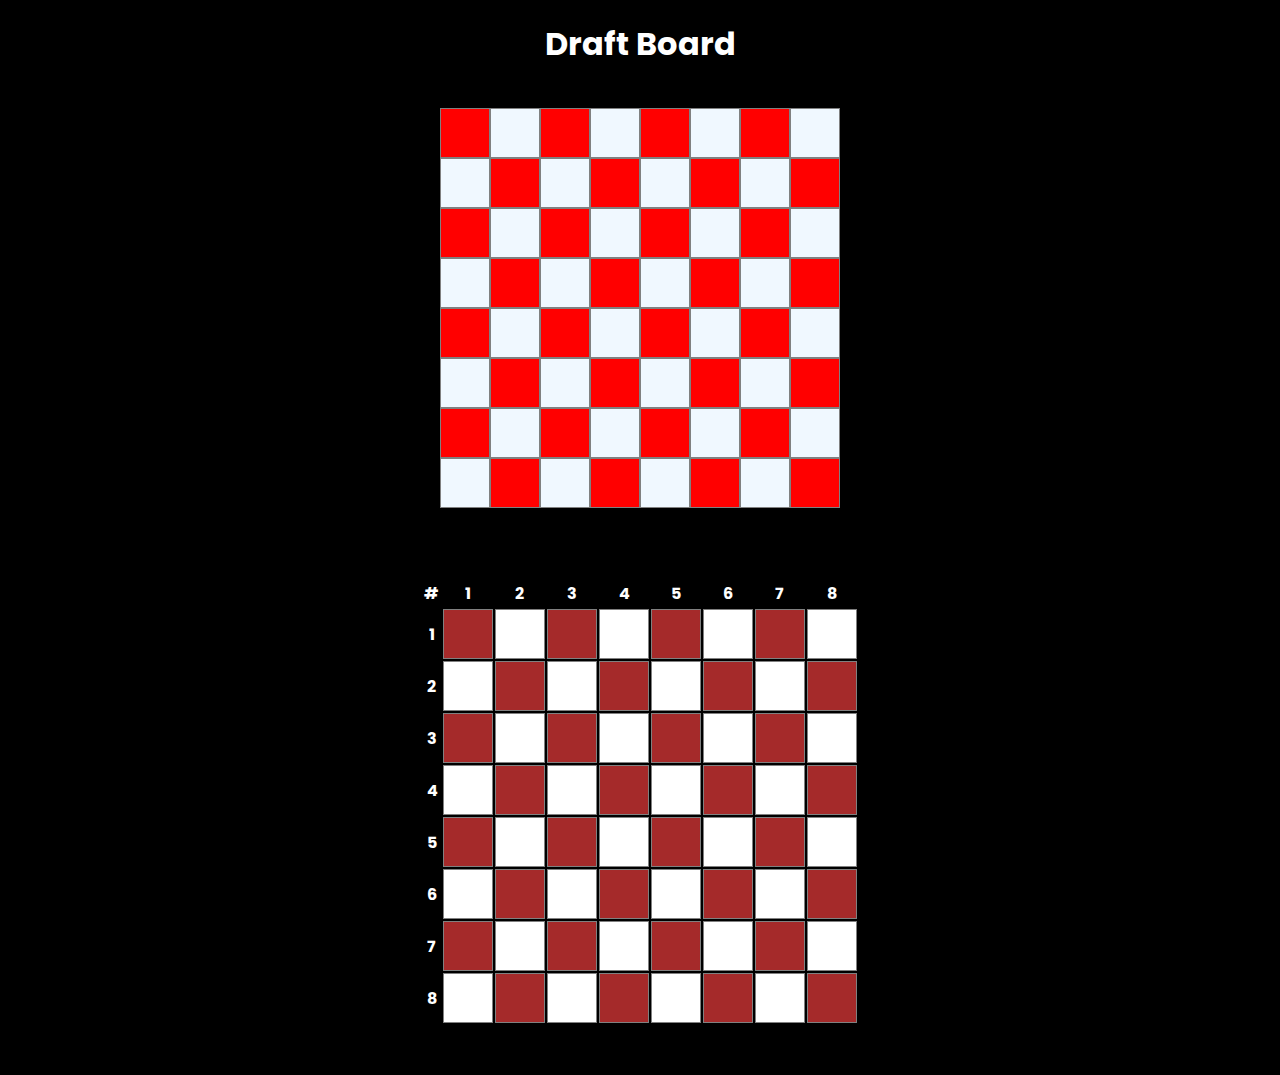
==== draft.html @ 0d2510f3 "HTML Basics" ====
<!DOCTYPE html>
<html lang="en">
  <head>
    <meta charset="UTF-8" />
    <meta name="viewport" content="width=device-width, initial-scale=1.0" />
    <link rel="preconnect" href="https://fonts.googleapis.com" />
    <link rel="preconnect" href="https://fonts.gstatic.com" crossorigin />
    <link
      href="https://fonts.googleapis.com/css2?family=Poppins:ital,wght@0,100;0,200;0,300;0,400;0,500;0,600;0,700;0,800;0,900;1,100;1,200;1,300;1,400;1,500;1,600;1,700;1,800;1,900&display=swap"
      rel="stylesheet"
    />
    <link rel="stylesheet" href="/css/draft.css" />
    <title>Draft Board</title>
  </head>
  <body>
    <header>
      <h1>Draft Board</h1>
    </header>

    <div class="board">
        <div class="box c1"></div>
        <div class="box c2"></div>
        <div class="box c1"></div>
        <div class="box c2"></div>
        <div class="box c1"></div>
        <div class="box c2"></div>
        <div class="box c1"></div>
        <div class="box c2"></div>
        <div class="box c2"></div>
        <div class="box c1"></div>
        <div class="box c2"></div>
        <div class="box c1"></div>
        <div class="box c2"></div>
        <div class="box c1"></div>
        <div class="box c2"></div>
        <div class="box c1"></div>

        <div class="box c1"></div>
        <div class="box c2"></div>
        <div class="box c1"></div>
        <div class="box c2"></div>
        <div class="box c1"></div>
        <div class="box c2"></div>
        <div class="box c1"></div>
        <div class="box c2"></div>
        <div class="box c2"></div>
        <div class="box c1"></div>
        <div class="box c2"></div>
        <div class="box c1"></div>
        <div class="box c2"></div>
        <div class="box c1"></div>
        <div class="box c2"></div>
        <div class="box c1"></div>

        <div class="box c1"></div>
        <div class="box c2"></div>
        <div class="box c1"></div>
        <div class="box c2"></div>
        <div class="box c1"></div>
        <div class="box c2"></div>
        <div class="box c1"></div>
        <div class="box c2"></div>
        <div class="box c2"></div>
        <div class="box c1"></div>
        <div class="box c2"></div>
        <div class="box c1"></div>
        <div class="box c2"></div>
        <div class="box c1"></div>
        <div class="box c2"></div>
        <div class="box c1"></div>

        <div class="box c1"></div>
        <div class="box c2"></div>
        <div class="box c1"></div>
        <div class="box c2"></div>
        <div class="box c1"></div>
        <div class="box c2"></div>
        <div class="box c1"></div>
        <div class="box c2"></div>
        <div class="box c2"></div>
        <div class="box c1"></div>
        <div class="box c2"></div>
        <div class="box c1"></div>
        <div class="box c2"></div>
        <div class="box c1"></div>
        <div class="box c2"></div>
        <div class="box c1"></div>
        <!-- <div class="box"></div>
        <div class="box"></div>
        <div class="box"></div>
        <div class="box"></div>
        <div class="box"></div>
        <div class="box"></div>
        <div class="box"></div>
        <div class="box"></div>
        <div class="box"></div>
        <div class="box"></div>
        <div class="box"></div>
        <div class="box"></div>
        <div class="box"></div>
        <div class="box"></div>
        <div class="box"></div>
        <div class="box"></div>
        <div class="box"></div>
        <div class="box"></div>
        <div class="box"></div>
        <div class="box"></div>
        <div class="box"></div>
        <div class="box"></div>
        <div class="box"></div>
        <div class="box"></div>
        <div class="box"></div>
        <div class="box"></div>
        <div class="box"></div>
        <div class="box"></div>
        <div class="box"></div>
        <div class="box"></div>
        <div class="box"></div>
        <div class="box"></div>
        <div class="box"></div>
        <div class="box"></div>
        <div class="box"></div>
        <div class="box"></div>
        <div class="box"></div>
        <div class="box"></div>
        <div class="box"></div>
        <div class="box"></div>
        <div class="box"></div>
        <div class="box"></div>
        <div class="box"></div>
        <div class="box"></div>
        <div class="box"></div>
        <div class="box"></div>
        <div class="box"></div>
        <div class="box"></div>
        <div class="box"></div>
        <div class="box"></div>
        <div class="box"></div>
        <div class="box"></div>
        <div class="box"></div>
        <div class="box"></div>
        <div class="box"></div>
        <div class="box"></div>
        <div class="box"></div>
        <div class="box"></div>
        <div class="box"></div>
        <div class="box"></div>
        <div class="box"></div>
        <div class="box"></div> -->
    </div>

    <table>
        <thead>
            <th scope="col">#</th>
            <th scope="col">1</th>
            <th scope="col">2</th>
            <th scope="col">3</th>
            <th scope="col">4</th>
            <th scope="col">5</th>
            <th scope="col">6</th>
            <th scope="col">7</th>
            <th scope="col">8</th>
        </thead>
        <tbody>
            <tr>
                <th scope="row">1</th>
                <td></td>
                <td></td>
                <td></td>
                <td></td>
                <td></td>
                <td></td>
                <td></td>
                <td></td>
            </tr>
            <tr>
                <th scope="row">2</th>
                <td></td>
                <td></td>
                <td></td>
                <td></td>
                <td></td>
                <td></td>
                <td></td>
                <td></td>
            </tr>
            <tr>
                <th scope="row">3</th>
                <td></td>
                <td></td>
                <td></td>
                <td></td>
                <td></td>
                <td></td>
                <td></td>
                <td></td>
            </tr>
            <tr>
                <th scope="row">4</th>
                <td></td>
                <td></td>
                <td></td>
                <td></td>
                <td></td>
                <td></td>
                <td></td>
                <td></td>
            </tr>
            <tr>
                <th scope="row">5</th>
                <td></td>
                <td></td>
                <td></td>
                <td></td>
                <td></td>
                <td></td>
                <td></td>
                <td></td>
            </tr>
            <tr>
                <th scope="row">6</th>
                <td></td>
                <td></td>
                <td></td>
                <td></td>
                <td></td>
                <td></td>
                <td></td>
                <td></td>
            </tr>
            <tr>
                <th scope="row">7</th>
                <td></td>
                <td></td>
                <td></td>
                <td></td>
                <td></td>
                <td></td>
                <td></td>
                <td></td>
            </tr>
            <tr>
                <th scope="row">8</th>
                <td></td>
                <td></td>
                <td></td>
                <td></td>
                <td></td>
                <td></td>
                <td></td>
                <td></td>
            </tr>
        </tbody>
    </table>
  </body>
</html>
---- css/draft.css ----
*{
    box-sizing: border-box;
    margin: 0;
    text-align: center;
    font-family: Poppins;
}

body{
    background: #000000;
    color: white;
}

header{
    margin: 20px 0;
}

.board{
    display: grid;
    width: fit-content;
    grid-template-columns: repeat(8,50px);
    grid-template-rows: repeat(8,50px);
    background: black;
    margin: 20px auto;
    border-color: black;
    border-style:dashed;
    border-width:20px ;
}

.box{
    background:white;
    border-color: gray;
    border-style:solid ;
    border-width:1px ;
}

.c1{
    background: red;
}
.c2{
    background: aliceblue;
}

table{
    margin: 50px auto;
}

table td{
    width: 50px;
    height: 50px;
    background:white;
    border-color: gray;
    border-style:solid ;
    border-width:1px ;
}


tbody tr:nth-child(odd) td:nth-child(even){
    background: brown;
}

tbody tr:nth-child(even) td:nth-child(odd){
    background: brown;
}


/**
1px = 1/96th of 1in


absolute
px

relative
vh
vw
%
**/
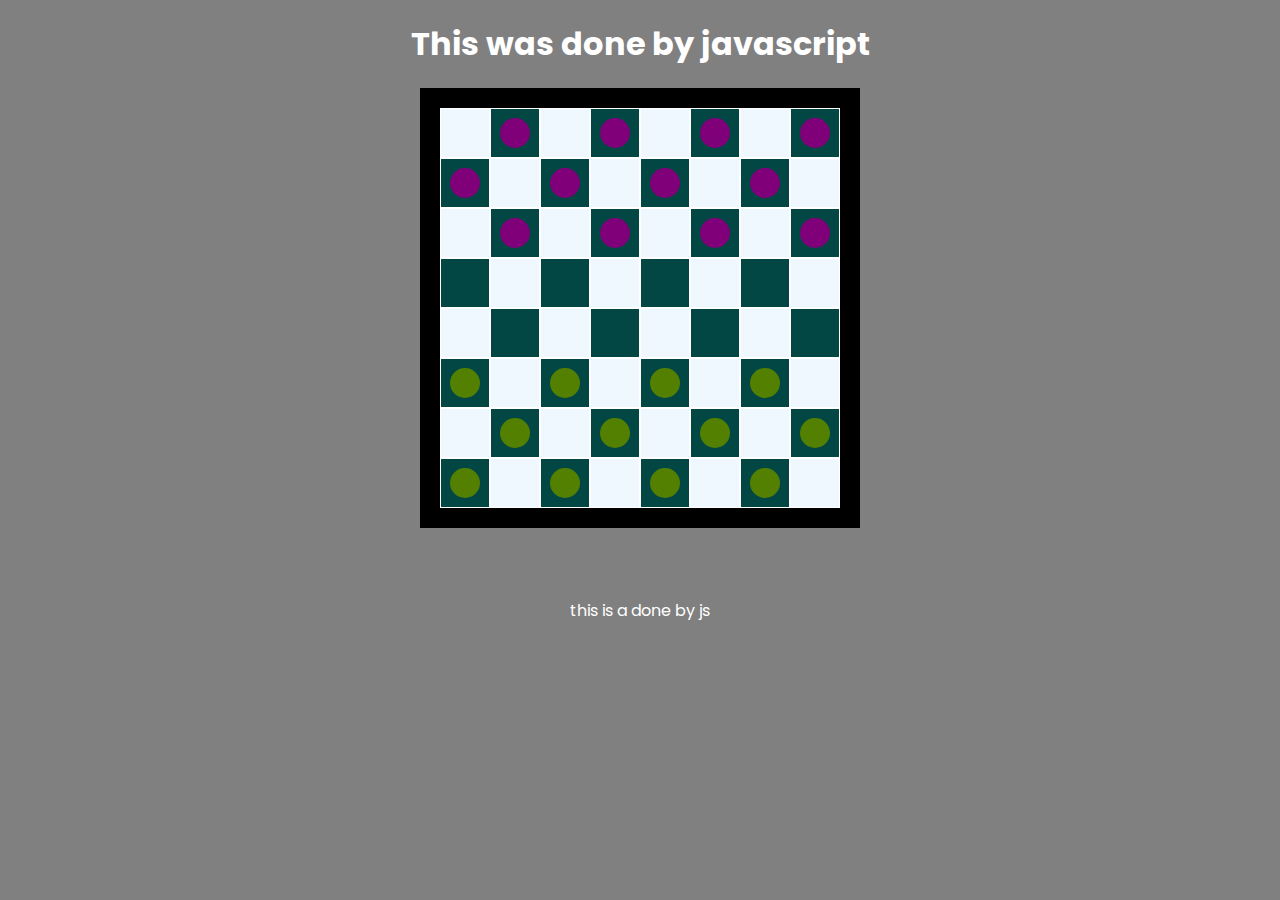
==== commit 1314b81e: "JavaScript" ====
--- a/draft.html
+++ b/draft.html
@@ -10,146 +10,23 @@
       rel="stylesheet"
     />
     <link rel="stylesheet" href="/css/draft.css" />
+
+    
     <title>Draft Board</title>
   </head>
   <body>
+    
     <header>
       <h1>Draft Board</h1>
     </header>
 
-    <div class="board">
-        <div class="box c1"></div>
-        <div class="box c2"></div>
-        <div class="box c1"></div>
-        <div class="box c2"></div>
-        <div class="box c1"></div>
-        <div class="box c2"></div>
-        <div class="box c1"></div>
-        <div class="box c2"></div>
-        <div class="box c2"></div>
-        <div class="box c1"></div>
-        <div class="box c2"></div>
-        <div class="box c1"></div>
-        <div class="box c2"></div>
-        <div class="box c1"></div>
-        <div class="box c2"></div>
-        <div class="box c1"></div>
-
-        <div class="box c1"></div>
-        <div class="box c2"></div>
-        <div class="box c1"></div>
-        <div class="box c2"></div>
-        <div class="box c1"></div>
-        <div class="box c2"></div>
-        <div class="box c1"></div>
-        <div class="box c2"></div>
-        <div class="box c2"></div>
-        <div class="box c1"></div>
-        <div class="box c2"></div>
-        <div class="box c1"></div>
-        <div class="box c2"></div>
-        <div class="box c1"></div>
-        <div class="box c2"></div>
-        <div class="box c1"></div>
-
-        <div class="box c1"></div>
-        <div class="box c2"></div>
-        <div class="box c1"></div>
-        <div class="box c2"></div>
-        <div class="box c1"></div>
-        <div class="box c2"></div>
-        <div class="box c1"></div>
-        <div class="box c2"></div>
-        <div class="box c2"></div>
-        <div class="box c1"></div>
-        <div class="box c2"></div>
-        <div class="box c1"></div>
-        <div class="box c2"></div>
-        <div class="box c1"></div>
-        <div class="box c2"></div>
-        <div class="box c1"></div>
-
-        <div class="box c1"></div>
-        <div class="box c2"></div>
-        <div class="box c1"></div>
-        <div class="box c2"></div>
-        <div class="box c1"></div>
-        <div class="box c2"></div>
-        <div class="box c1"></div>
-        <div class="box c2"></div>
-        <div class="box c2"></div>
-        <div class="box c1"></div>
-        <div class="box c2"></div>
-        <div class="box c1"></div>
-        <div class="box c2"></div>
-        <div class="box c1"></div>
-        <div class="box c2"></div>
-        <div class="box c1"></div>
-        <!-- <div class="box"></div>
-        <div class="box"></div>
-        <div class="box"></div>
-        <div class="box"></div>
-        <div class="box"></div>
-        <div class="box"></div>
-        <div class="box"></div>
-        <div class="box"></div>
-        <div class="box"></div>
-        <div class="box"></div>
-        <div class="box"></div>
-        <div class="box"></div>
-        <div class="box"></div>
-        <div class="box"></div>
-        <div class="box"></div>
-        <div class="box"></div>
-        <div class="box"></div>
-        <div class="box"></div>
-        <div class="box"></div>
-        <div class="box"></div>
-        <div class="box"></div>
-        <div class="box"></div>
-        <div class="box"></div>
-        <div class="box"></div>
-        <div class="box"></div>
-        <div class="box"></div>
-        <div class="box"></div>
-        <div class="box"></div>
-        <div class="box"></div>
-        <div class="box"></div>
-        <div class="box"></div>
-        <div class="box"></div>
-        <div class="box"></div>
-        <div class="box"></div>
-        <div class="box"></div>
-        <div class="box"></div>
-        <div class="box"></div>
-        <div class="box"></div>
-        <div class="box"></div>
-        <div class="box"></div>
-        <div class="box"></div>
-        <div class="box"></div>
-        <div class="box"></div>
-        <div class="box"></div>
-        <div class="box"></div>
-        <div class="box"></div>
-        <div class="box"></div>
-        <div class="box"></div>
-        <div class="box"></div>
-        <div class="box"></div>
-        <div class="box"></div>
-        <div class="box"></div>
-        <div class="box"></div>
-        <div class="box"></div>
-        <div class="box"></div>
-        <div class="box"></div>
-        <div class="box"></div>
-        <div class="box"></div>
-        <div class="box"></div>
-        <div class="box"></div>
-        <div class="box"></div>
-        <div class="box"></div> -->
+    <div class="board" onclick="boardClicked()">
+        
     </div>
 
-    <table>
+
+
+    <!-- <table>
         <thead>
             <th scope="col">#</th>
             <th scope="col">1</th>
@@ -251,6 +128,21 @@
                 <td></td>
             </tr>
         </tbody>
-    </table>
+    </table> -->
+    <br>
+
+    <br>
+
+    <!-- <div class="flex">
+        <div>
+            <img src="/img/download.jpeg" alt="Img">
+        </div>
+
+        <div>
+            <img src="/img/little-girl.png" alt="Img">
+        </div>
+    </div> -->
+    <script src="/js/draft.js"></script>
+
   </body>
 </html>
--- a/css/draft.css
+++ b/css/draft.css
@@ -1,67 +1,101 @@
-*{
-    box-sizing: border-box;
-    margin: 0;
-    text-align: center;
-    font-family: Poppins;
+* {
+  box-sizing: border-box;
+  margin: 0;
+  text-align: center;
+  font-family: Poppins;
 }
 
-body{
-    background: #000000;
-    color: white;
+body {
+  background: gray;
+  color: white;
 }
 
-header{
-    margin: 20px 0;
+header {
+  margin: 20px 0;
 }
 
-.board{
-    display: grid;
-    width: fit-content;
-    grid-template-columns: repeat(8,50px);
-    grid-template-rows: repeat(8,50px);
-    background: black;
-    margin: 20px auto;
-    border-color: black;
-    border-style:dashed;
-    border-width:20px ;
+.board {
+  display: grid;
+  width: fit-content;
+  grid-template-columns: repeat(8, 50px);
+  grid-template-rows: repeat(8, 50px);
+  background: black;
+  margin: 20px auto;
+  border-color: black;
+  border-style: dashed;
+  border-width: 20px;
 }
 
-.box{
-    background:white;
-    border-color: gray;
-    border-style:solid ;
-    border-width:1px ;
+.box {
+  transition: ease-out 0.2s;
+  border-style: solid;
+  border-width: 1px;
+  position: relative;
 }
 
-.c1{
-    background: red;
-}
-.c2{
-    background: aliceblue;
+.p1::before {
+  position: absolute;
+  width: 30px;
+  height: 30px;
+  background: rgb(128, 0, 122);
+  content: "";
+  border-radius: 100%;
+  left: 0;
+  right: 0;
+  top: 0;
+  bottom: 0;
+  margin: auto;
 }
 
-table{
-    margin: 50px auto;
+.p1,.p2{
+  border-radius: 100%;
 }
 
-table td{
-    width: 50px;
-    height: 50px;
-    background:white;
-    border-color: gray;
-    border-style:solid ;
-    border-width:1px ;
+.p2::before {
+  position: absolute;
+  width: 30px;
+  height: 30px;
+  background: rgb(83, 128, 0);
+  content: "";
+  border-radius: 100%;
+  left: 0;
+  right: 0;
+  top: 0;
+  bottom: 0;
+  margin: auto;
 }
 
-
-tbody tr:nth-child(odd) td:nth-child(even){
-    background: brown;
+.box:hover {
+  transform: scale(1.01);
 }
 
-tbody tr:nth-child(even) td:nth-child(odd){
-    background: brown;
+.c1 {
+  background: rgb(2, 71, 68);
+}
+.c2 {
+  background: aliceblue;
 }
 
+table {
+  margin: 50px auto;
+}
+
+table td {
+  width: 50px;
+  height: 50px;
+  background: white;
+  border-color: gray;
+  border-style: solid;
+  border-width: 1px;
+}
+
+tbody tr:nth-child(odd) td:nth-child(even) {
+  background: brown;
+}
+
+tbody tr:nth-child(even) td:nth-child(odd) {
+  background: brown;
+}
 
 /**
 1px = 1/96th of 1in
@@ -74,4 +108,9 @@
 vh
 vw
 %
-**/+**/
+
+.flex {
+  display: flex;
+  justify-content: center;
+}
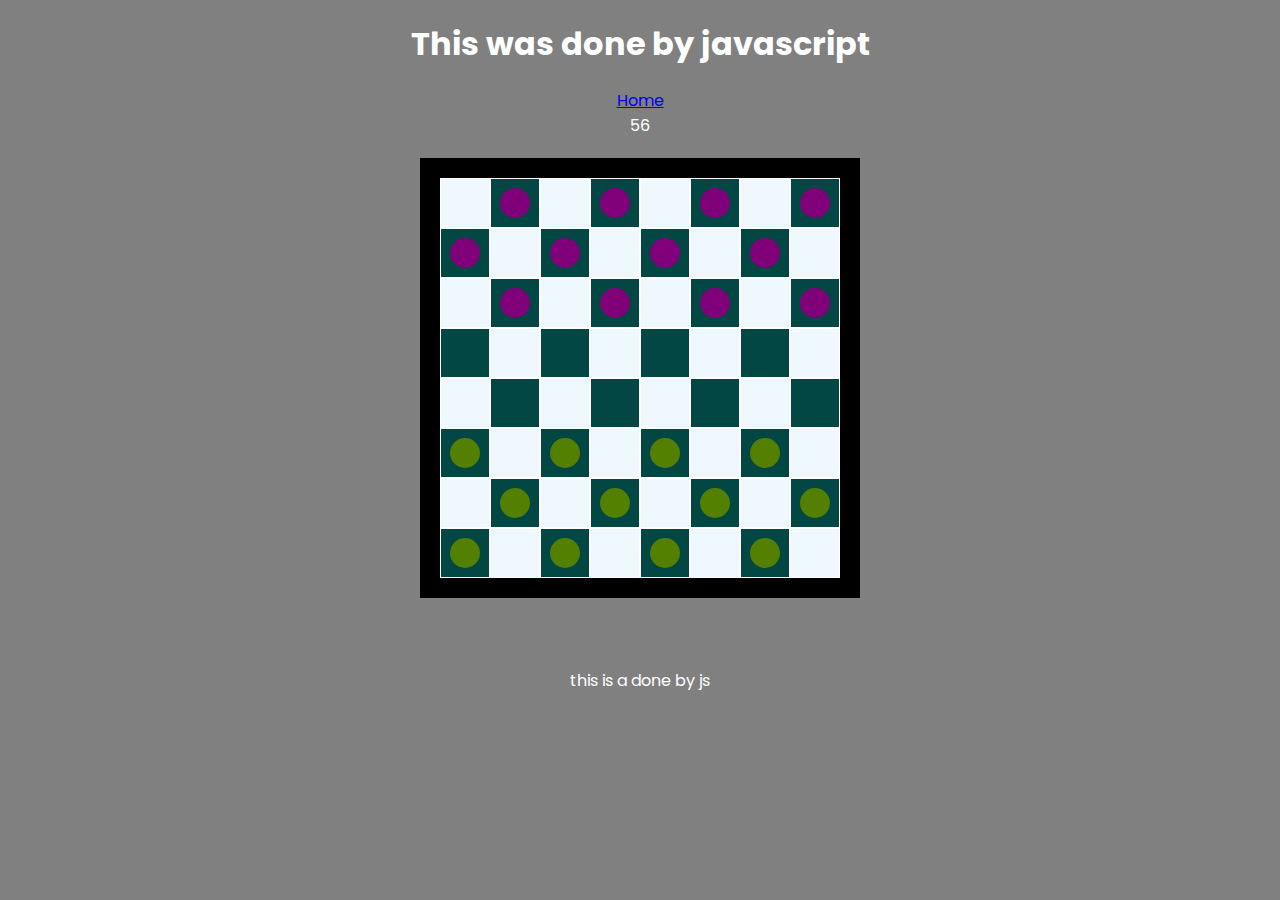
==== commit 16fbc4ad: "Asyc/Await" ====
--- a/draft.html
+++ b/draft.html
@@ -20,7 +20,15 @@
       <h1>Draft Board</h1>
     </header>
 
+    <a href="/">Home</a>
+
+    <p id="demo"></p>
+
     <div class="board" onclick="boardClicked()">
+        
+    </div>
+
+    <div id="users">
         
     </div>
 
--- a/css/draft.css
+++ b/css/draft.css
@@ -47,9 +47,10 @@
   margin: auto;
 }
 
-.p1,.p2{
-  border-radius: 100%;
-}
+/* .p1:hover,.p1:hover{
+  transform: scale(1.01);
+} */
+
 
 .p2::before {
   position: absolute;
@@ -65,9 +66,6 @@
   margin: auto;
 }
 
-.box:hover {
-  transform: scale(1.01);
-}
 
 .c1 {
   background: rgb(2, 71, 68);
